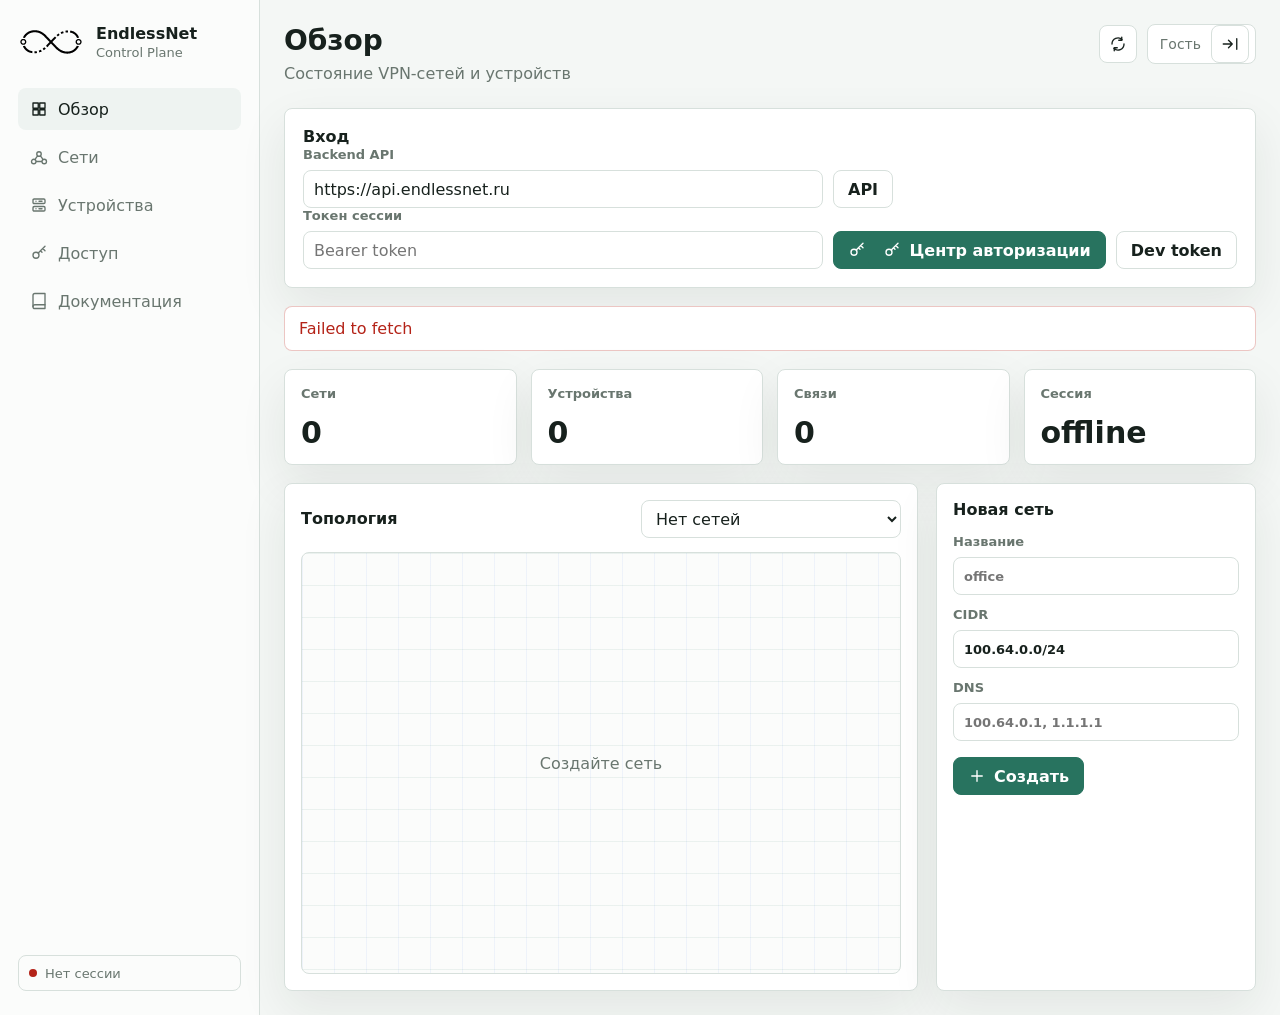
==== admin/index.html @ f1aa0374 "Publish admin frontend to Pages" ====
<!doctype html>
<html lang="ru">
  <head>
    <meta charset="utf-8" />
    <meta name="viewport" content="width=device-width, initial-scale=1" />
    <title>EndlessNet Admin</title>
    <link rel="icon" href="favicon.svg" type="image/svg+xml" />
    <link rel="icon" href="favicon.ico" sizes="any" />
    <link rel="apple-touch-icon" href="apple-touch-icon.png" />
    <link rel="stylesheet" href="app.css" />
    <script src="../config.js"></script>
  </head>
  <body>
    <svg class="sprite" aria-hidden="true">
      <symbol id="icon-grid" viewBox="0 0 24 24">
        <path d="M4 4h7v7H4zM13 4h7v7h-7zM4 13h7v7H4zM13 13h7v7h-7z" />
      </symbol>
      <symbol id="icon-network" viewBox="0 0 24 24">
        <path d="M12 5a3 3 0 1 0 0 6 3 3 0 0 0 0-6ZM5 15a3 3 0 1 0 0 6 3 3 0 0 0 0-6ZM19 15a3 3 0 1 0 0 6 3 3 0 0 0 0-6ZM10.3 10.1l-3.6 5.2M13.7 10.1l3.6 5.2M8 18h8" />
      </symbol>
      <symbol id="icon-server" viewBox="0 0 24 24">
        <rect x="4" y="4" width="16" height="6" rx="1.5" />
        <rect x="4" y="14" width="16" height="6" rx="1.5" />
        <path d="M8 7h.01M8 17h.01M12 7h4M12 17h4" />
      </symbol>
      <symbol id="icon-key" viewBox="0 0 24 24">
        <circle cx="8" cy="15" r="4" />
        <path d="M11 12 20 3M17 6l3 3M14 9l2 2" />
      </symbol>
      <symbol id="icon-plus" viewBox="0 0 24 24">
        <path d="M12 5v14M5 12h14" />
      </symbol>
      <symbol id="icon-refresh" viewBox="0 0 24 24">
        <path d="M20 12a8 8 0 0 1-13.7 5.7M4 12A8 8 0 0 1 17.7 6.3M17 3v4h-4M7 21v-4h4" />
      </symbol>
      <symbol id="icon-copy" viewBox="0 0 24 24">
        <rect x="8" y="8" width="11" height="11" rx="2" />
        <path d="M5 15H4a2 2 0 0 1-2-2V5a2 2 0 0 1 2-2h8a2 2 0 0 1 2 2v1" />
      </symbol>
      <symbol id="icon-log-out" viewBox="0 0 24 24">
        <path d="M10 17l5-5-5-5M15 12H3M21 5v14" />
      </symbol>
      <symbol id="icon-book" viewBox="0 0 24 24">
        <path d="M4 19.5A2.5 2.5 0 0 1 6.5 17H20" />
        <path d="M4 4.5A2.5 2.5 0 0 1 6.5 2H20v20H6.5A2.5 2.5 0 0 1 4 19.5z" />
      </symbol>
    </svg>

    <div class="app">
      <aside class="sidebar">
        <div class="brand">
          <div class="brand-mark"><img src="brand-mark.svg" alt="" /></div>
          <div>
            <strong>EndlessNet</strong>
            <span>Control Plane</span>
          </div>
        </div>
        <nav class="nav" aria-label="Разделы">
          <button class="nav-item active" data-view="overview" type="button">
            <svg><use href="#icon-grid"></use></svg><span>Обзор</span>
          </button>
          <button class="nav-item" data-view="networks" type="button">
            <svg><use href="#icon-network"></use></svg><span>Сети</span>
          </button>
          <button class="nav-item" data-view="nodes" type="button">
            <svg><use href="#icon-server"></use></svg><span>Устройства</span>
          </button>
          <button class="nav-item" data-view="access" type="button">
            <svg><use href="#icon-key"></use></svg><span>Доступ</span>
          </button>
          <a class="nav-item nav-link" href="/docs/">
            <svg><use href="#icon-book"></use></svg><span>Документация</span>
          </a>
        </nav>
        <div class="sidebar-footer">
          <span class="dot" id="statusDot"></span>
          <span id="statusText">Нет сессии</span>
        </div>
      </aside>

      <main class="main">
        <header class="topbar">
          <div>
            <h1 id="viewTitle">Обзор</h1>
            <p id="viewSubtitle">Состояние VPN-сетей и устройств</p>
          </div>
          <div class="top-actions">
            <button class="icon-button" id="refreshButton" type="button" title="Обновить">
              <svg><use href="#icon-refresh"></use></svg>
            </button>
            <div class="session">
              <span id="userName">Гость</span>
              <button class="icon-button" id="logoutButton" type="button" title="Выйти">
                <svg><use href="#icon-log-out"></use></svg>
              </button>
            </div>
          </div>
        </header>

        <section class="auth-panel" id="authPanel">
          <div>
            <h2>Вход</h2>
            <label for="apiBaseInput">Backend API</label>
            <div class="inline-form">
              <input id="apiBaseInput" type="url" autocomplete="off" placeholder="http://localhost:8080" />
              <button id="saveApiBaseButton" class="button ghost" type="button">API</button>
            </div>
            <label for="tokenInput">Токен сессии</label>
            <div class="inline-form">
              <input id="tokenInput" type="password" autocomplete="off" placeholder="Bearer token" />
              <button id="saveTokenButton" class="button primary" type="button">
                <svg><use href="#icon-key"></use></svg><span>Сохранить</span>
              </button>
            </div>
          </div>
          <div class="auth-actions">
            <a class="button primary" id="loginLink" href="#">
              <svg><use href="#icon-key"></use></svg><span>Центр авторизации</span>
            </a>
            <button id="devTokenButton" class="button ghost" type="button">Dev token</button>
          </div>
        </section>

        <section class="alert hidden" id="alertBox"></section>

        <section class="view active" id="overviewView">
          <div class="metrics">
            <div class="metric">
              <span>Сети</span>
              <strong id="metricNetworks">0</strong>
            </div>
            <div class="metric">
              <span>Устройства</span>
              <strong id="metricNodes">0</strong>
            </div>
            <div class="metric">
              <span>Связи</span>
              <strong id="metricPeers">0</strong>
            </div>
            <div class="metric">
              <span>Сессия</span>
              <strong id="metricSession">offline</strong>
            </div>
          </div>

          <div class="workspace-grid">
            <section class="panel topology-panel">
              <div class="panel-header">
                <h2>Топология</h2>
                <select id="topologyNetworkSelect" aria-label="Сеть для топологии"></select>
              </div>
              <div class="topology" id="topology"></div>
            </section>

            <section class="panel">
              <div class="panel-header">
                <h2>Новая сеть</h2>
              </div>
              <form id="createNetworkForm" class="form">
                <label>
                  Название
                  <input name="name" required placeholder="office" />
                </label>
                <label>
                  CIDR
                  <input name="cidr" required value="100.64.0.0/24" />
                </label>
                <label>
                  DNS
                  <input name="dns" placeholder="100.64.0.1, 1.1.1.1" />
                </label>
                <button class="button primary" type="submit">
                  <svg><use href="#icon-plus"></use></svg><span>Создать</span>
                </button>
              </form>
            </section>
          </div>
        </section>

        <section class="view" id="networksView">
          <section class="panel">
            <div class="panel-header">
              <h2>Сети</h2>
              <button class="button ghost" id="reloadNetworksButton" type="button">
                <svg><use href="#icon-refresh"></use></svg><span>Обновить</span>
              </button>
            </div>
            <div class="table-wrap">
              <table>
                <thead>
                  <tr>
                    <th>Название</th>
                    <th>CIDR</th>
                    <th>DNS</th>
                    <th>ID</th>
                  </tr>
                </thead>
                <tbody id="networksTable"></tbody>
              </table>
            </div>
          </section>
        </section>

        <section class="view" id="nodesView">
          <section class="panel">
            <div class="panel-header">
              <h2>Устройства</h2>
              <select id="nodesNetworkSelect" aria-label="Сеть для списка устройств"></select>
            </div>
            <div class="table-wrap">
              <table>
                <thead>
                  <tr>
                    <th>Устройство</th>
                    <th>VPN IP</th>
                    <th>Теги</th>
                  </tr>
                </thead>
                <tbody id="nodesTable"></tbody>
              </table>
            </div>
          </section>
        </section>

        <section class="view" id="accessView">
          <div class="workspace-grid">
            <section class="panel">
              <div class="panel-header">
                <h2>Установка</h2>
                <button class="icon-button" id="copyInstallCommand" type="button" title="Скопировать установку">
                  <svg><use href="#icon-copy"></use></svg>
                </button>
              </div>
              <pre id="installCommand"></pre>
            </section>
            <section class="panel">
              <div class="panel-header">
                <h2>Клиент</h2>
                <button class="icon-button" id="copyClientCommand" type="button" title="Скопировать команду">
                  <svg><use href="#icon-copy"></use></svg>
                </button>
              </div>
              <pre id="clientCommand"></pre>
            </section>
            <section class="panel">
              <div class="panel-header">
                <h2>MCP</h2>
                <button class="icon-button" id="copyMCPCommand" type="button" title="Скопировать команды">
                  <svg><use href="#icon-copy"></use></svg>
                </button>
              </div>
              <pre id="mcpCommand"></pre>
            </section>
          </div>
        </section>
      </main>
    </div>

    <script src="app.js" defer></script>
  </body>
</html>
---- admin/app.css ----
:root {
  color-scheme: light;
  --bg: #f4f7f5;
  --surface: #ffffff;
  --surface-2: #eef3f1;
  --line: #d7e0dc;
  --text: #17211d;
  --muted: #69766f;
  --green: #28735f;
  --green-dark: #1d5a4a;
  --blue: #2563eb;
  --amber: #b45309;
  --red: #b42318;
  --shadow: 0 18px 48px rgba(22, 33, 29, 0.08);
}

* {
  box-sizing: border-box;
}

html,
body {
  height: 100%;
}

body {
  margin: 0;
  background: var(--bg);
  color: var(--text);
  font-family:
    Inter, ui-sans-serif, system-ui, -apple-system, BlinkMacSystemFont, "Segoe UI", sans-serif;
}

button,
input,
select {
  font: inherit;
}

.sprite {
  display: none;
}

.app {
  min-height: 100vh;
  display: grid;
  grid-template-columns: 260px minmax(0, 1fr);
}

.sidebar {
  background: #fbfcfb;
  border-right: 1px solid var(--line);
  padding: 24px 18px;
  display: flex;
  flex-direction: column;
  gap: 28px;
}

.brand {
  display: flex;
  align-items: center;
  gap: 12px;
}

.brand-mark {
  width: 66px;
  height: 30px;
  border-radius: 0;
  background: transparent;
  display: block;
  overflow: hidden;
}

.brand-mark img {
  display: block;
  width: 100%;
  height: 100%;
  object-fit: contain;
}

.brand strong,
.brand span {
  display: block;
}

.brand span {
  color: var(--muted);
  font-size: 13px;
  margin-top: 2px;
}

.nav {
  display: grid;
  gap: 6px;
}

.nav-item {
  width: 100%;
  min-height: 42px;
  border: 0;
  border-radius: 8px;
  padding: 0 12px;
  background: transparent;
  color: var(--muted);
  display: flex;
  align-items: center;
  gap: 10px;
  cursor: pointer;
  text-align: left;
  text-decoration: none;
}

.nav-item svg,
.button svg,
.icon-button svg {
  width: 18px;
  height: 18px;
  fill: none;
  stroke: currentColor;
  stroke-width: 1.8;
  stroke-linecap: round;
  stroke-linejoin: round;
  flex: 0 0 auto;
}

.nav-item.active,
.nav-item:hover,
.nav-link:hover {
  background: var(--surface-2);
  color: var(--text);
}

.sidebar-footer {
  margin-top: auto;
  min-height: 36px;
  border: 1px solid var(--line);
  border-radius: 8px;
  padding: 0 10px;
  display: flex;
  align-items: center;
  gap: 8px;
  color: var(--muted);
  font-size: 13px;
  overflow: hidden;
}

.dot {
  width: 8px;
  height: 8px;
  border-radius: 50%;
  background: var(--red);
  flex: 0 0 auto;
}

.dot.online {
  background: var(--green);
}

.main {
  min-width: 0;
  padding: 24px;
}

.topbar {
  min-height: 64px;
  display: flex;
  justify-content: space-between;
  align-items: flex-start;
  gap: 24px;
  margin-bottom: 20px;
}

h1,
h2,
p {
  margin: 0;
}

h1 {
  font-size: 28px;
  line-height: 1.2;
}

h2 {
  font-size: 16px;
  line-height: 1.25;
}

.topbar p {
  color: var(--muted);
  margin-top: 6px;
}

.top-actions,
.session,
.auth-actions,
.inline-form,
.panel-header {
  display: flex;
  align-items: center;
  gap: 10px;
}

.session {
  min-height: 38px;
  border: 1px solid var(--line);
  border-radius: 8px;
  background: var(--surface);
  padding: 0 6px 0 12px;
}

#userName {
  max-width: 220px;
  overflow: hidden;
  text-overflow: ellipsis;
  white-space: nowrap;
  color: var(--muted);
  font-size: 14px;
}

.button,
.icon-button {
  min-height: 38px;
  border: 1px solid var(--line);
  border-radius: 8px;
  background: var(--surface);
  color: var(--text);
  display: inline-flex;
  align-items: center;
  justify-content: center;
  gap: 8px;
  cursor: pointer;
  text-decoration: none;
}

.button {
  padding: 0 14px;
  font-weight: 650;
}

.icon-button {
  width: 38px;
  padding: 0;
}

.button.primary {
  background: var(--green);
  border-color: var(--green);
  color: #ffffff;
}

.button.primary:hover {
  background: var(--green-dark);
}

.button.ghost:hover,
.icon-button:hover {
  background: var(--surface-2);
}

.auth-panel,
.panel,
.metric,
.alert {
  background: var(--surface);
  border: 1px solid var(--line);
  border-radius: 8px;
  box-shadow: var(--shadow);
}

.auth-panel {
  display: grid;
  grid-template-columns: minmax(0, 1fr) auto;
  align-items: end;
  gap: 18px;
  padding: 18px;
  margin-bottom: 18px;
}

.auth-panel.hidden,
.hidden {
  display: none;
}

label {
  display: grid;
  gap: 8px;
  color: var(--muted);
  font-size: 13px;
  font-weight: 650;
}

input,
select {
  min-height: 38px;
  width: 100%;
  border: 1px solid var(--line);
  border-radius: 8px;
  background: #ffffff;
  color: var(--text);
  padding: 0 10px;
}

input:focus,
select:focus,
button:focus-visible,
a:focus-visible {
  outline: 2px solid rgba(37, 99, 235, 0.3);
  outline-offset: 2px;
}

.inline-form {
  margin-top: 8px;
}

.inline-form input {
  min-width: min(520px, 54vw);
}

.alert {
  padding: 12px 14px;
  margin-bottom: 18px;
  color: var(--red);
  border-color: rgba(180, 35, 24, 0.26);
  box-shadow: none;
}

.view {
  display: none;
}

.view.active {
  display: grid;
  gap: 18px;
}

.metrics {
  display: grid;
  grid-template-columns: repeat(4, minmax(0, 1fr));
  gap: 14px;
}

.metric {
  min-height: 96px;
  padding: 16px;
  display: grid;
  align-content: space-between;
}

.metric span {
  color: var(--muted);
  font-size: 13px;
  font-weight: 650;
}

.metric strong {
  font-size: 30px;
  line-height: 1;
}

.workspace-grid {
  display: grid;
  grid-template-columns: minmax(0, 1.5fr) minmax(320px, 0.7fr);
  gap: 18px;
}

.panel {
  min-width: 0;
  padding: 16px;
}

.panel-header {
  justify-content: space-between;
  margin-bottom: 14px;
}

.panel-header select {
  width: min(260px, 48vw);
}

.topology {
  min-height: 420px;
  border: 1px solid var(--line);
  border-radius: 8px;
  background:
    linear-gradient(rgba(40, 115, 95, 0.08) 1px, transparent 1px),
    linear-gradient(90deg, rgba(37, 99, 235, 0.06) 1px, transparent 1px),
    #fbfcfb;
  background-size: 32px 32px;
  overflow: hidden;
}

.topology svg {
  display: block;
  width: 100%;
  height: 420px;
}

.topology .link {
  stroke: rgba(40, 115, 95, 0.42);
  stroke-width: 2;
}

.topology .node {
  fill: #ffffff;
  stroke: var(--green);
  stroke-width: 2;
}

.topology .node.self {
  stroke: var(--blue);
}

.topology text {
  fill: var(--text);
  font-size: 13px;
}

.empty-state {
  height: 420px;
  display: grid;
  place-items: center;
  color: var(--muted);
  text-align: center;
  padding: 24px;
}

.form {
  display: grid;
  gap: 12px;
}

.form .button {
  justify-self: start;
  margin-top: 4px;
}

.table-wrap {
  width: 100%;
  overflow-x: auto;
}

table {
  width: 100%;
  border-collapse: collapse;
}

th,
td {
  border-bottom: 1px solid var(--line);
  padding: 12px 10px;
  text-align: left;
  vertical-align: top;
  white-space: nowrap;
}

th {
  color: var(--muted);
  font-size: 12px;
  text-transform: uppercase;
  letter-spacing: 0;
}

td {
  font-size: 14px;
}

.mono {
  font-family: "Cascadia Mono", "SFMono-Regular", Consolas, monospace;
}

.muted {
  color: var(--muted);
}

.pill {
  display: inline-flex;
  align-items: center;
  min-height: 24px;
  padding: 0 8px;
  border-radius: 999px;
  background: #e7f0ed;
  color: var(--green-dark);
  font-size: 12px;
  font-weight: 700;
  margin: 0 4px 4px 0;
}

pre {
  min-height: 220px;
  margin: 0;
  overflow: auto;
  border: 1px solid var(--line);
  border-radius: 8px;
  background: #111815;
  color: #e9f5ef;
  padding: 14px;
  font-size: 13px;
  line-height: 1.55;
}

@media (max-width: 980px) {
  .app {
    grid-template-columns: 1fr;
  }

  .sidebar {
    position: sticky;
    top: 0;
    z-index: 5;
    padding: 12px;
    flex-direction: row;
    align-items: center;
    gap: 12px;
  }

  .brand span,
  .sidebar-footer {
    display: none;
  }

  .nav {
    display: flex;
    overflow-x: auto;
  }

  .nav-item {
    width: auto;
    flex: 0 0 auto;
  }

  .main {
    padding: 16px;
  }

  .metrics,
  .workspace-grid,
  .auth-panel {
    grid-template-columns: 1fr;
  }

  .auth-actions,
  .inline-form,
  .topbar {
    align-items: stretch;
    flex-direction: column;
  }

  .inline-form input {
    min-width: 0;
  }

  .top-actions {
    justify-content: space-between;
  }
}

@media (max-width: 560px) {
  .brand strong {
    display: none;
  }

  .nav-item span {
    display: none;
  }

  .metrics {
    grid-template-columns: repeat(2, minmax(0, 1fr));
  }

  .metric {
    min-height: 82px;
  }

  .metric strong {
    font-size: 24px;
  }

  h1 {
    font-size: 24px;
  }
}
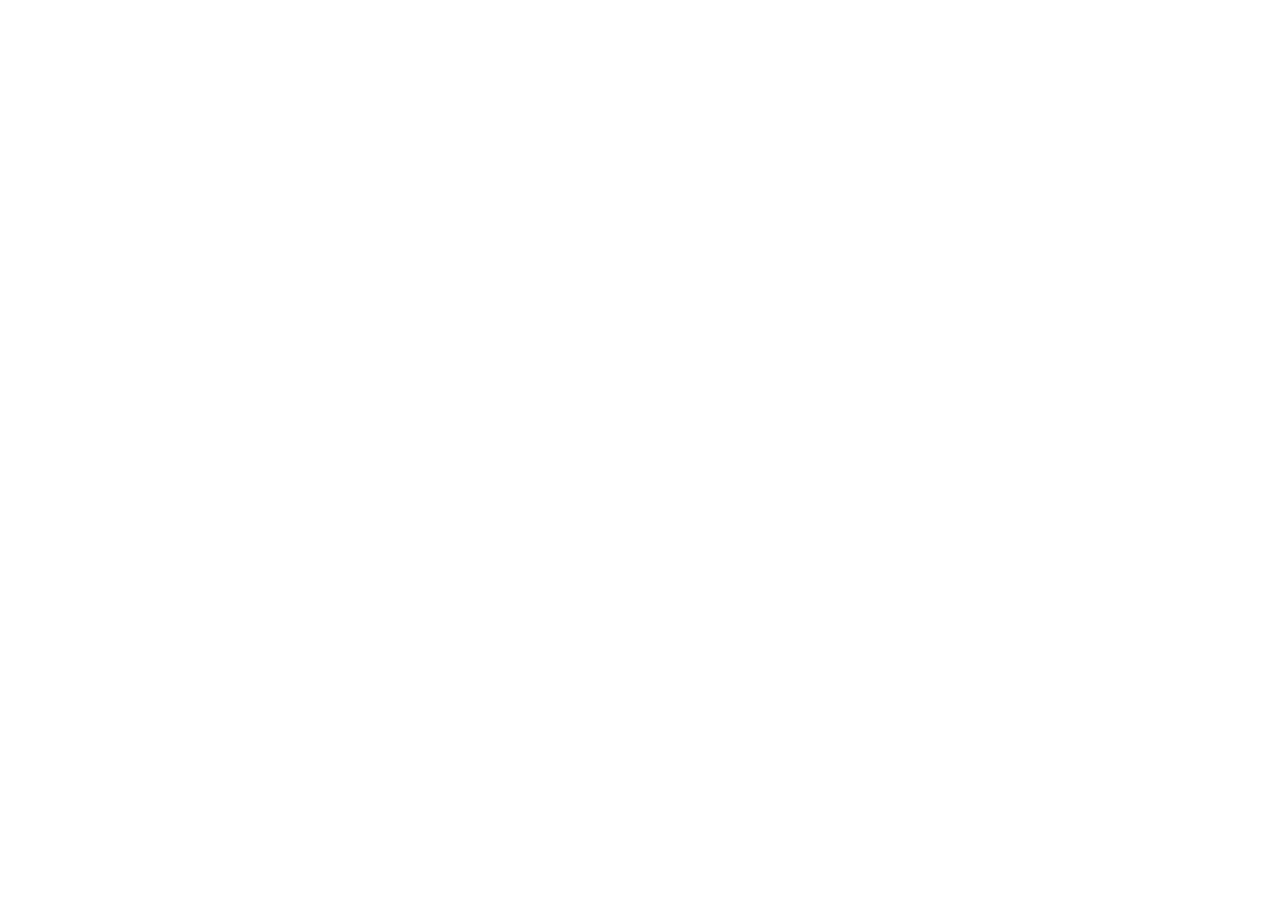
==== commit 026d7968: "Deploy Flutter admin updates" ====
--- a/admin/index.html
+++ b/admin/index.html
@@ -1,261 +1,22 @@
-<!doctype html>
+<!DOCTYPE html>
 <html lang="ru">
-  <head>
-    <meta charset="utf-8" />
-    <meta name="viewport" content="width=device-width, initial-scale=1" />
-    <title>EndlessNet Admin</title>
-    <link rel="icon" href="favicon.svg" type="image/svg+xml" />
-    <link rel="icon" href="favicon.ico" sizes="any" />
-    <link rel="apple-touch-icon" href="apple-touch-icon.png" />
-    <link rel="stylesheet" href="app.css" />
-    <script src="../config.js"></script>
-  </head>
-  <body>
-    <svg class="sprite" aria-hidden="true">
-      <symbol id="icon-grid" viewBox="0 0 24 24">
-        <path d="M4 4h7v7H4zM13 4h7v7h-7zM4 13h7v7H4zM13 13h7v7h-7z" />
-      </symbol>
-      <symbol id="icon-network" viewBox="0 0 24 24">
-        <path d="M12 5a3 3 0 1 0 0 6 3 3 0 0 0 0-6ZM5 15a3 3 0 1 0 0 6 3 3 0 0 0 0-6ZM19 15a3 3 0 1 0 0 6 3 3 0 0 0 0-6ZM10.3 10.1l-3.6 5.2M13.7 10.1l3.6 5.2M8 18h8" />
-      </symbol>
-      <symbol id="icon-server" viewBox="0 0 24 24">
-        <rect x="4" y="4" width="16" height="6" rx="1.5" />
-        <rect x="4" y="14" width="16" height="6" rx="1.5" />
-        <path d="M8 7h.01M8 17h.01M12 7h4M12 17h4" />
-      </symbol>
-      <symbol id="icon-key" viewBox="0 0 24 24">
-        <circle cx="8" cy="15" r="4" />
-        <path d="M11 12 20 3M17 6l3 3M14 9l2 2" />
-      </symbol>
-      <symbol id="icon-plus" viewBox="0 0 24 24">
-        <path d="M12 5v14M5 12h14" />
-      </symbol>
-      <symbol id="icon-refresh" viewBox="0 0 24 24">
-        <path d="M20 12a8 8 0 0 1-13.7 5.7M4 12A8 8 0 0 1 17.7 6.3M17 3v4h-4M7 21v-4h4" />
-      </symbol>
-      <symbol id="icon-copy" viewBox="0 0 24 24">
-        <rect x="8" y="8" width="11" height="11" rx="2" />
-        <path d="M5 15H4a2 2 0 0 1-2-2V5a2 2 0 0 1 2-2h8a2 2 0 0 1 2 2v1" />
-      </symbol>
-      <symbol id="icon-log-out" viewBox="0 0 24 24">
-        <path d="M10 17l5-5-5-5M15 12H3M21 5v14" />
-      </symbol>
-      <symbol id="icon-book" viewBox="0 0 24 24">
-        <path d="M4 19.5A2.5 2.5 0 0 1 6.5 17H20" />
-        <path d="M4 4.5A2.5 2.5 0 0 1 6.5 2H20v20H6.5A2.5 2.5 0 0 1 4 19.5z" />
-      </symbol>
-    </svg>
-
-    <div class="app">
-      <aside class="sidebar">
-        <div class="brand">
-          <div class="brand-mark"><img src="brand-mark.svg" alt="" /></div>
-          <div>
-            <strong>EndlessNet</strong>
-            <span>Control Plane</span>
-          </div>
-        </div>
-        <nav class="nav" aria-label="Разделы">
-          <button class="nav-item active" data-view="overview" type="button">
-            <svg><use href="#icon-grid"></use></svg><span>Обзор</span>
-          </button>
-          <button class="nav-item" data-view="networks" type="button">
-            <svg><use href="#icon-network"></use></svg><span>Сети</span>
-          </button>
-          <button class="nav-item" data-view="nodes" type="button">
-            <svg><use href="#icon-server"></use></svg><span>Устройства</span>
-          </button>
-          <button class="nav-item" data-view="access" type="button">
-            <svg><use href="#icon-key"></use></svg><span>Доступ</span>
-          </button>
-          <a class="nav-item nav-link" href="/docs/">
-            <svg><use href="#icon-book"></use></svg><span>Документация</span>
-          </a>
-        </nav>
-        <div class="sidebar-footer">
-          <span class="dot" id="statusDot"></span>
-          <span id="statusText">Нет сессии</span>
-        </div>
-      </aside>
-
-      <main class="main">
-        <header class="topbar">
-          <div>
-            <h1 id="viewTitle">Обзор</h1>
-            <p id="viewSubtitle">Состояние VPN-сетей и устройств</p>
-          </div>
-          <div class="top-actions">
-            <button class="icon-button" id="refreshButton" type="button" title="Обновить">
-              <svg><use href="#icon-refresh"></use></svg>
-            </button>
-            <div class="session">
-              <span id="userName">Гость</span>
-              <button class="icon-button" id="logoutButton" type="button" title="Выйти">
-                <svg><use href="#icon-log-out"></use></svg>
-              </button>
-            </div>
-          </div>
-        </header>
-
-        <section class="auth-panel" id="authPanel">
-          <div>
-            <h2>Вход</h2>
-            <label for="apiBaseInput">Backend API</label>
-            <div class="inline-form">
-              <input id="apiBaseInput" type="url" autocomplete="off" placeholder="http://localhost:8080" />
-              <button id="saveApiBaseButton" class="button ghost" type="button">API</button>
-            </div>
-            <label for="tokenInput">Токен сессии</label>
-            <div class="inline-form">
-              <input id="tokenInput" type="password" autocomplete="off" placeholder="Bearer token" />
-              <button id="saveTokenButton" class="button primary" type="button">
-                <svg><use href="#icon-key"></use></svg><span>Сохранить</span>
-              </button>
-            </div>
-          </div>
-          <div class="auth-actions">
-            <a class="button primary" id="loginLink" href="#">
-              <svg><use href="#icon-key"></use></svg><span>Центр авторизации</span>
-            </a>
-            <button id="devTokenButton" class="button ghost" type="button">Dev token</button>
-          </div>
-        </section>
-
-        <section class="alert hidden" id="alertBox"></section>
-
-        <section class="view active" id="overviewView">
-          <div class="metrics">
-            <div class="metric">
-              <span>Сети</span>
-              <strong id="metricNetworks">0</strong>
-            </div>
-            <div class="metric">
-              <span>Устройства</span>
-              <strong id="metricNodes">0</strong>
-            </div>
-            <div class="metric">
-              <span>Связи</span>
-              <strong id="metricPeers">0</strong>
-            </div>
-            <div class="metric">
-              <span>Сессия</span>
-              <strong id="metricSession">offline</strong>
-            </div>
-          </div>
-
-          <div class="workspace-grid">
-            <section class="panel topology-panel">
-              <div class="panel-header">
-                <h2>Топология</h2>
-                <select id="topologyNetworkSelect" aria-label="Сеть для топологии"></select>
-              </div>
-              <div class="topology" id="topology"></div>
-            </section>
-
-            <section class="panel">
-              <div class="panel-header">
-                <h2>Новая сеть</h2>
-              </div>
-              <form id="createNetworkForm" class="form">
-                <label>
-                  Название
-                  <input name="name" required placeholder="office" />
-                </label>
-                <label>
-                  CIDR
-                  <input name="cidr" required value="100.64.0.0/24" />
-                </label>
-                <label>
-                  DNS
-                  <input name="dns" placeholder="100.64.0.1, 1.1.1.1" />
-                </label>
-                <button class="button primary" type="submit">
-                  <svg><use href="#icon-plus"></use></svg><span>Создать</span>
-                </button>
-              </form>
-            </section>
-          </div>
-        </section>
-
-        <section class="view" id="networksView">
-          <section class="panel">
-            <div class="panel-header">
-              <h2>Сети</h2>
-              <button class="button ghost" id="reloadNetworksButton" type="button">
-                <svg><use href="#icon-refresh"></use></svg><span>Обновить</span>
-              </button>
-            </div>
-            <div class="table-wrap">
-              <table>
-                <thead>
-                  <tr>
-                    <th>Название</th>
-                    <th>CIDR</th>
-                    <th>DNS</th>
-                    <th>ID</th>
-                  </tr>
-                </thead>
-                <tbody id="networksTable"></tbody>
-              </table>
-            </div>
-          </section>
-        </section>
-
-        <section class="view" id="nodesView">
-          <section class="panel">
-            <div class="panel-header">
-              <h2>Устройства</h2>
-              <select id="nodesNetworkSelect" aria-label="Сеть для списка устройств"></select>
-            </div>
-            <div class="table-wrap">
-              <table>
-                <thead>
-                  <tr>
-                    <th>Устройство</th>
-                    <th>VPN IP</th>
-                    <th>Теги</th>
-                  </tr>
-                </thead>
-                <tbody id="nodesTable"></tbody>
-              </table>
-            </div>
-          </section>
-        </section>
-
-        <section class="view" id="accessView">
-          <div class="workspace-grid">
-            <section class="panel">
-              <div class="panel-header">
-                <h2>Установка</h2>
-                <button class="icon-button" id="copyInstallCommand" type="button" title="Скопировать установку">
-                  <svg><use href="#icon-copy"></use></svg>
-                </button>
-              </div>
-              <pre id="installCommand"></pre>
-            </section>
-            <section class="panel">
-              <div class="panel-header">
-                <h2>Клиент</h2>
-                <button class="icon-button" id="copyClientCommand" type="button" title="Скопировать команду">
-                  <svg><use href="#icon-copy"></use></svg>
-                </button>
-              </div>
-              <pre id="clientCommand"></pre>
-            </section>
-            <section class="panel">
-              <div class="panel-header">
-                <h2>MCP</h2>
-                <button class="icon-button" id="copyMCPCommand" type="button" title="Скопировать команды">
-                  <svg><use href="#icon-copy"></use></svg>
-                </button>
-              </div>
-              <pre id="mcpCommand"></pre>
-            </section>
-          </div>
-        </section>
-      </main>
-    </div>
-
-    <script src="app.js" defer></script>
-  </body>
+<head>
+  <base href="./">
+  <meta charset="UTF-8">
+  <meta content="IE=Edge" http-equiv="X-UA-Compatible">
+  <meta name="viewport" content="width=device-width, initial-scale=1">
+  <meta name="description" content="EndlessNet admin console">
+  <meta name="mobile-web-app-capable" content="yes">
+  <meta name="apple-mobile-web-app-status-bar-style" content="default">
+  <meta name="apple-mobile-web-app-title" content="EndlessNet Admin">
+  <link rel="icon" href="favicon.svg" type="image/svg+xml">
+  <link rel="icon" href="favicon.ico" sizes="any">
+  <link rel="apple-touch-icon" href="apple-touch-icon.png">
+  <link rel="manifest" href="manifest.json">
+  <title>EndlessNet Admin</title>
+  <script src="../config.js"></script>
+</head>
+<body>
+  <script src="flutter_bootstrap.js" async></script>
+</body>
 </html>
